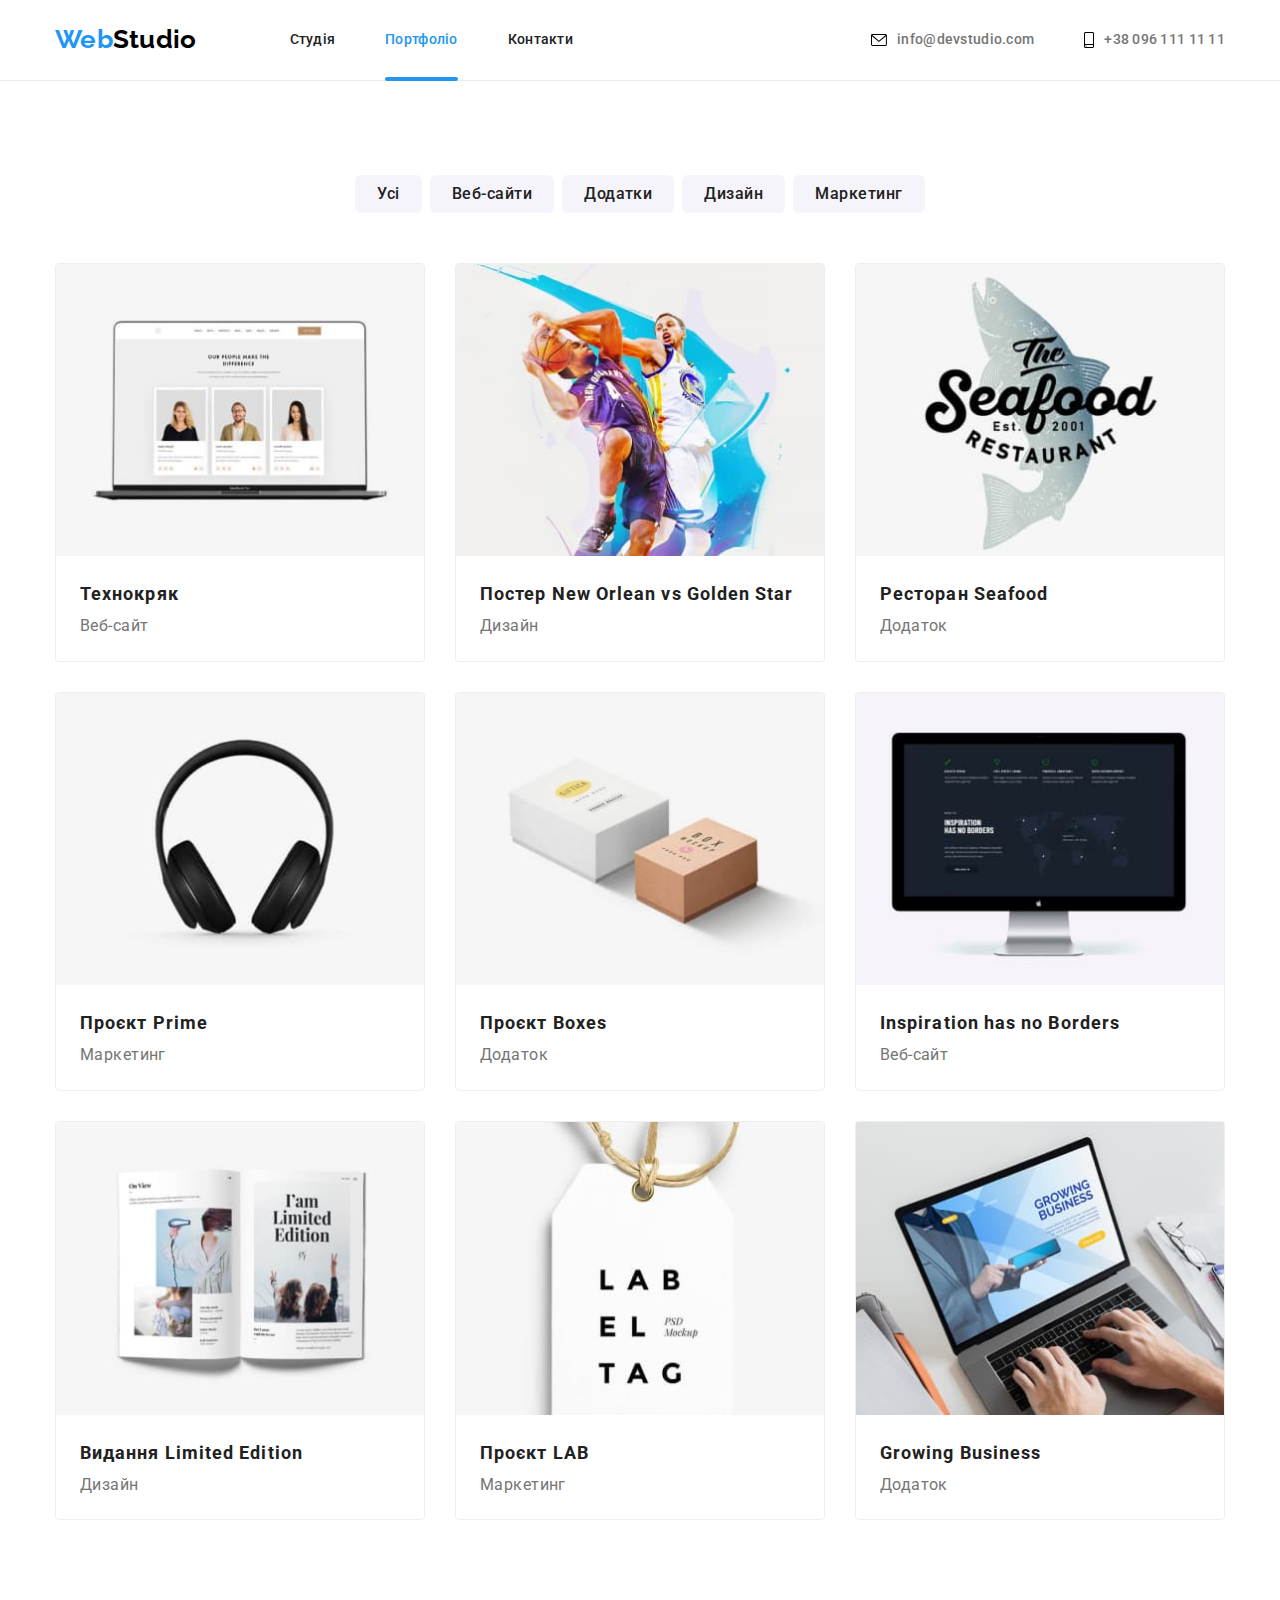
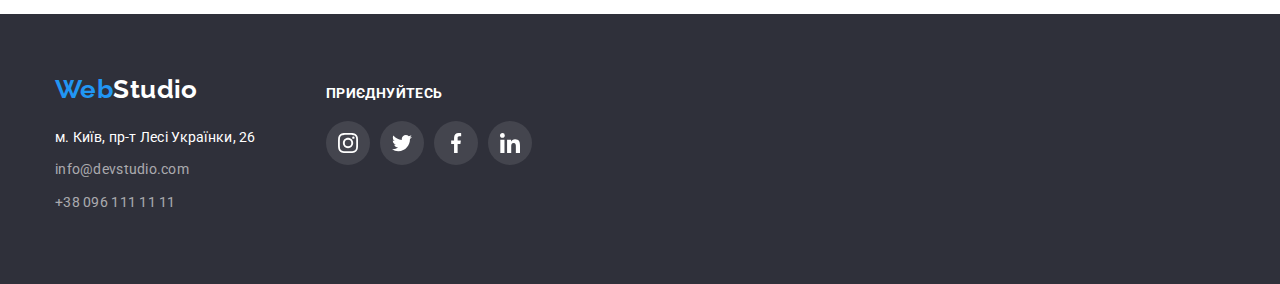
==== portfolio.html @ f41c58e1 "add modal form" ====
<!DOCTYPE html>
<html lang="uk">
<head>
    <meta charset="UTF-8">
    <meta http-equiv="X-UA-Compatible" content="IE=edge">
    <meta name="viewport" content="width=device-width, initial-scale=1.0">
    <title>Portfolio</title>
    <link rel="preconnect" href="https://fonts.googleapis.com">
    <link rel="preconnect" href="https://fonts.gstatic.com" crossorigin>
    <link href="https://fonts.googleapis.com/css2?family=Raleway:wght@700&family=Roboto:wght@400;500;700;900&display=swap" rel="stylesheet">
    <link rel="stylesheet" href="https://cdnjs.cloudflare.com/ajax/libs/modern-normalize/1.1.0/modern-normalize.min.css">
    <link rel="stylesheet" href="./css/styles.css">
</head>
<body>
    <!-- header -->
    <header class="header">
        <div class="container flex-align">
        <!-- navigation to other pages -->
            <nav class="header-nav">
                <a href="/" class="logo"><span class="logo-web">Web</span>Studio</a>
                <ul class="page-links list">
                    <li class="item"><a href="./index.html" class="header-nav-link link">Студія</a></li>
                    <li class="item"><a href="./portfolio.html" class="header-nav-link link current">Портфоліо</a></li>
                    <li class="item"><a href="" class="header-nav-link link">Контакти</a></li>
                </ul>
            </nav>
            <!-- header address -->
            <ul class="header-nav list">                
                <li class="item">
                    <a href="mailto:info@devstudio.com" class="contacts-nav">
                        <svg class="envelope" width="16px" height="12px">
                            <use href="./images/icons.svg#icon-envelope"></use>
                        </svg>
                        <span>info@devstudio.com</span>
                    </a>
                </li>
                <li class="item">
                    <a href="tel:+38 096 111 11 11" class="contacts-nav">
                        <svg class="smartphone" width="10px" height="16px">
                            <use href="./images/icons.svg#icon-smartphone"></use>
                        </svg>
                        <span>+38 096 111 11 11</span>
                    </a>
                </li>
            </ul>
        </div>
    </header>

    <main class="main">
        <!-- filters -->
        <section class="filters section">
            <div class="container">
                <h1 class="visually-hidden">Фільтри проєктів</h1>
                <ul class="filters list">
                    <li class="filter item">
                        <button type="button" class="btn secondary">Усі</button>
                    </li>
                    <li class="filter item">
                        <button type="button" class="btn secondary">Веб-сайти</button>
                    </li>
                    <li class="filter item">
                        <button type="button" class="btn secondary">Додатки</button>
                    </li>
                    <li class="filter item">
                        <button type="button" class="btn secondary">Дизайн</button>
                    </li>
                    <li class="filter item">
                        <button type="button" class="btn secondary">Маркетинг</button>
                    </li>
                </ul>
                <!-- projets list -->
                <ul class="projects list">
                    <li class="projects-list-item">
                        <a href="" class="project link">
                            <div class="project-hover">
                                <img class="img no-gap" src="./images/project1.jpg" alt="Technocrack" width="370">
                                <div class="project-item-overlay">
                                    <p class="overlay-text">
                                        Ресурс пропонує комплексні пропозиції з різним рівнем функціоналу та сервісів. Все це дозволить відвідувачу отримати вичерпні відомості про компанію чи приватну особу.
                                    </p>
                                </div>
                            </div>
                            <div class="project-item">
                                <h2 class="project-title">Технокряк</h2>
                                <p class="project-type">Веб-сайт</p>
                            </div>
                        </a>
                    </li>
                    <li class="projects-list-item">
                        <a href="" class="project link">                            
                            <div class="project-hover">
                                <img class="img no-gap" src="./images/project2.jpg" alt="Poster New Orlean vs Golden Star" width="370">
                                <div class="project-item-overlay">
                                    <p class="overlay-text">
                                        Ресурс пропонує комплексні пропозиції з різним рівнем функціоналу та сервісів. Все це дозволить відвідувачу отримати вичерпні відомості про компанію чи приватну особу.
                                    </p>
                                </div>
                            </div>
                            <div class="project-item">
                                <h2 class="project-title">Постер New Orlean vs Golden Star</h2>
                                <p class="project-type">Дизайн</p>
                            </div>
                        </a>
                    </li>
                    <li class="projects-list-item">
                        <a href="" class="project link">                            
                            <div class="project-hover">
                                <img class="img no-gap" src="./images/project3.jpg" alt="Seafood restaurant" width="370">
                                <div class="project-item-overlay">
                                    <p class="overlay-text">
                                        Ресурс пропонує комплексні пропозиції з різним рівнем функціоналу та сервісів. Все це дозволить відвідувачу отримати вичерпні відомості про компанію чи приватну особу.
                                    </p>
                                </div>
                            </div>
                            <div class="project-item">
                                <h2 class="project-title">Ресторан Seafood</h2>
                                <p class="project-type">Додаток</p>
                            </div>
                        </a>
                    </li>
                    <li class="projects-list-item">
                        <a href="" class="project link">                            
                            <div class="project-hover">
                                <img class="img no-gap" src="./images/project4.jpg" alt="Project Prime" width="370">
                                <div class="project-item-overlay">
                                    <p class="overlay-text">
                                        Ресурс пропонує комплексні пропозиції з різним рівнем функціоналу та сервісів. Все це дозволить відвідувачу отримати вичерпні відомості про компанію чи приватну особу.
                                    </p>
                                </div>
                            </div>
                            <div class="project-item">
                                <h2 class="project-title">Проєкт Prime</h2>
                                <p class="project-type">Маркетинг</p>
                            </div>
                        </a>
                    </li>
                    <li class="projects-list-item">
                        <a href="" class="project link">                            
                            <div class="project-hover">
                                <img class="img no-gap" src="./images/project5.jpg" alt="Project Boxes App" width="370">
                                <div class="project-item-overlay">
                                    <p class="overlay-text">
                                        Ресурс пропонує комплексні пропозиції з різним рівнем функціоналу та сервісів. Все це дозволить відвідувачу отримати вичерпні відомості про компанію чи приватну особу.
                                    </p>
                                </div>
                            </div>
                            <div class="project-item">
                                <h2 class="project-title">Проєкт Boxes</h2>
                                <p class="project-type">Додаток</p>
                            </div>
                        </a>
                    </li>
                    <li class="projects-list-item">
                        <a href="" class="project link">                            
                            <div class="project-hover">
                                <img class="img no-gap" src="./images/project6.jpg" alt="Inspiration has no Borders Web-site" width="370">
                                <div class="project-item-overlay">
                                    <p class="overlay-text">
                                        Ресурс пропонує комплексні пропозиції з різним рівнем функціоналу та сервісів. Все це дозволить відвідувачу отримати вичерпні відомості про компанію чи приватну особу.
                                    </p>
                                </div>
                            </div>
                            <div class="project-item">
                                <h2 class="project-title">Inspiration has no Borders</h2>
                                <p class="project-type">Веб-сайт</p>
                            </div>
                        </a>
                    </li>
                    <li class="projects-list-item">
                        <a href="" class="project link">                            
                            <div class="project-hover">
                                <img class="img no-gap" src="./images/project7.jpg" alt="Limited Edition Pub." width="370">
                                <div class="project-item-overlay">
                                    <p class="overlay-text">
                                        Ресурс пропонує комплексні пропозиції з різним рівнем функціоналу та сервісів. Все це дозволить відвідувачу отримати вичерпні відомості про компанію чи приватну особу.
                                    </p>
                                </div>
                            </div>
                            <div class="project-item">
                                <h2 class="project-title">Видання Limited Edition</h2>
                                <p class="project-type">Дизайн</p>
                            </div>
                        </a>
                    </li>
                    <li class="projects-list-item">
                        <a href="" class="project link">                            
                            <div class="project-hover">
                                <img class="img no-gap" src="./images/project8.jpg" alt="Project LAB" width="370">
                                <div class="project-item-overlay">
                                    <p class="overlay-text">
                                        Ресурс пропонує комплексні пропозиції з різним рівнем функціоналу та сервісів. Все це дозволить відвідувачу отримати вичерпні відомості про компанію чи приватну особу.
                                    </p>
                                </div>
                            </div>
                            <div class="project-item">
                                <h2 class="project-title">Проєкт LAB</h2>
                                <p class="project-type">Маркетинг</p>
                            </div>
                        </a>
                    </li>
                    <li class="projects-list-item">
                        <a href="" class="project link">                            
                            <div class="project-hover">
                                <img class="img no-gap" src="./images/project9.jpg" alt="Growing Business App" width="370">
                                <div class="project-item-overlay">
                                    <p class="overlay-text">
                                        Ресурс пропонує комплексні пропозиції з різним рівнем функціоналу та сервісів. Все це дозволить відвідувачу отримати вичерпні відомості про компанію чи приватну особу.
                                    </p>
                                </div>
                            </div>
                            <div class="project-item">
                                <h2 class="project-title">Growing Business</h2>
                                <p class="project-type">Додаток</p>
                            </div>
                        </a>
                    </li>
                </ul>
            </div>            
        </section>
    </main>
    <!-- footer -->
    <footer class="footer">
        <div class="container">
            <div class="address-links">
                <a href="/" class="footer logo"><span class="logo-web">Web</span>Studio</a>
            <address class="address-list">
                <ul class="address-list list">
                    <li><a href="https://goo.gl/maps/iMWKFZ3eY1f8vixX7" class="contacts-nav address">м. Київ, пр-т Лесі Українки, 26</a></li>
                    <li><a href="mailto:info@devstudio.com" class="contacts-nav link">info@devstudio.com</a></li>
                    <li><a href="tel:+38 096 111 11 11" class="contacts-nav link">+38 096 111 11 11</a></li>
                </ul>
            </address>
            </div>
            <div class="social-links">
                <strong class="strong">приєднуйтесь</strong>
                <ul class="social-icons list">
                    <li class="icon-item">
                        <a href="/" class="social-link link">
                            <svg class="social-icon" width="20px" height="20px">
                                <use href="./images/icons.svg#icon-instagram"></use>
                            </svg>
                        </a>
                    </li>
                    <li class="icon-item">
                        <a href="/" class="social-link link">
                            <svg class="social-icon" width="20px" height="20px">
                                <use href="./images/icons.svg#icon-twitter"></use>
                            </svg>
                        </a>
                    </li>
                    <li class="icon-item">
                        <a href="/" class="social-link link">
                            <svg class="social-icon" width="20px" height="20px">
                                <use href="./images/icons.svg#icon-facebook"></use>
                            </svg>
                        </a>
                    </li>
                    <li class="icon-item">
                        <a href="/" class="social-link link">
                            <svg class="social-icon" width="20px" height="20px">
                                <use href="./images/icons.svg#icon-linkedin"></use>
                            </svg>
                        </a>
                    </li>
                </ul>
            </div>
        </div>
    </footer>
</body>
</html>
---- css/styles.css ----
:root {
    --primary-backgroung-color: #FFFFFF;
    --primary-text-color: #757575;
    --secondary-background-color: #F5F4FA;
    --accent-color: #2196F3;
    --title-features-color: #212121;
    --hero-background-color: #2F303A;
    --hero-text-color: #FFFFFF;
    --footer-color: #2F303A;
    --footer-text-color: #FFFFFF;
    --footer-contacts-color: rgba(255, 255, 255, 0.6);
    --button-text-accent-color: #FFFFFF;
}

/* general */
body {
    background-color: var(--primary-backgroung-color);
    color: var(--primary-text-color);

    list-style: none;

    font-family: 'Roboto', sans-serif;
    font-size: 14px;
    letter-spacing: 0.03em;
}

h1, h2, h3 {
    margin: 0 auto;
}

p {
    margin: 0;
}

.container {
    width: 1200px;
    margin: 0 auto;
    padding-left: 15px;
    padding-right: 15px;
    /* outline: 2px solid tomato; */
}

.flex-align {
    display: flex;
    align-items: center;
}

.section {
    padding-top: 94px;
    padding-bottom: 94px;
}

.visually-hidden {
    position: absolute;
    width: 1px;
    height: 1px;
    margin: -1px;
    border: 0;
    padding: 0;

    white-space: nowrap;
    clip-path: inset(100%);
    clip: rect(0 0 0 0);
    overflow: hidden;
}

.no-gap {
    display: block;
}


/* buttons */
.btn {
    cursor: pointer;
    text-align: center;
    border: none;
}

.btn.primary {
    display: inline-flex;
    width: 216px;
    height: 50px;
    align-items: center;
    justify-content: center;
    border-radius: 6px;
    /* padding: 10px 32px; */

    background-color: var(--accent-color);
    color: var(--button-text-accent-color);

    transition: background-color 250ms cubic-bezier(0.4, 0, 0.2, 1);

    font-family: inherit;
    font-weight: 700;
    font-size: 16px;
    line-height: 1.9;
    letter-spacing: 0.06em;
}

.btn.primary:hover,
.btn.primary:focus {
    background-color: #188CE8;
}

.btn.secondary {
    display: inline-block;
    border-radius: 6px;
    padding: 6px 22px;

    background-color: var(--secondary-background-color);
    color: var(--title-features-color);

    transition: color 250ms cubic-bezier(0.4, 0, 0.2, 1),
    background-color 250ms cubic-bezier(0.4, 0, 0.2, 1),
    box-shadow 250ms cubic-bezier(0.4, 0, 0.2, 1);

    font-family: inherit;
    font-weight: 500;
    font-size: 16px;
    line-height: 1.6;
    text-align: center;
    letter-spacing: 0.03em;
}

/* lists */
.list {
    margin: 0;
    padding: 0;
    list-style: none;
}

/* links */
.link {
    text-decoration: none;
}

/* header */
.header {
    border-bottom: 1px solid #ECECEC;
}

.logo {
    display: block;
    padding-top: 24px;
    padding-bottom: 25px;

    color: #000000;

    font-family: 'Raleway', sans-serif;
    font-weight: 700;
    font-size: 26px;
    line-height: 1.2;
    text-decoration: none;
}

.logo .logo-web {
    color: var(--accent-color);
}

.header-nav,
.page-links {
    display: flex;
    align-items: center;
    justify-content: flex-start;
}

.page-links.list {
    margin-left: 93px;
}

.header-nav,
.contacts-nav {
    font-weight: 500;
    font-size: 14px;
    line-height: 1.14;
    letter-spacing: 0.02em;
}

.header-nav .item + .item {
    margin-left: 50px;
}

.header-nav .link {
    padding-top: 32px;
    padding-bottom: 32px;

    color: var(--title-features-color);
    text-decoration: none;
    transition: color 250ms cubic-bezier(0.4, 0, 0.2, 1);
}

.header-nav .link:hover,
.header-nav .link:focus {
    color: var(--accent-color);
}

.header-nav .link.current {
    color: var(--accent-color);
}

.header-nav .list {
    margin-top: 0;
    margin-bottom: 0;
}

.header-nav.list {
    margin-left: auto;
}

.header-nav-link {
    display: block;
    position: relative;
}

.header-nav-link::after {
    content: '';
    display: block;

    position: absolute;
    bottom: -1.2px;
    width: 100%;
    height: 4px;
    background-color: var(--accent-color);
    border-radius: 2px;

    transform: scaleX(0);
    transition: transform 250ms cubic-bezier(0.4, 0, 0.2, 1);
    overflow: hidden;
}

.header-nav-link:hover::after,
.header-nav-link:focus::after,
.current::after {
    transform: scaleX(1);
}

.contacts-nav {
    display: flex;
    align-items: center;
    padding-top: 32px;
    padding-bottom: 32px;
    
    color: var(--primary-text-color);
    text-decoration: none;
    transition: color 250ms cubic-bezier(0.4, 0, 0.2, 1);
}

.envelope,
.smartphone {
    margin-right: 10px;
    transition: color 250ms cubic-bezier(0.4, 0, 0.2, 1),
    fill 250ms cubic-bezier(0.4, 0, 0.2, 1);
}

.contacts-nav:hover,
.contacts-nav:focus {
    color: var(--accent-color);
    fill: var(--accent-color);
}

/* hero */
.hero {
    text-align: center;
    background-color: #2F303A;
    color: var(--hero-text-color);
    padding-top: 0;
    padding-bottom: 0;
}

.hero-bg {
    height: 600px;
    max-width: 1600px;
    margin-left: auto;
    margin-right: auto;

    background-image: linear-gradient(
        to right,
        rgba(47, 48, 58, 0.4),
        rgba(47, 48, 58, 0.4)),
        url(../images/hero.jpg);
    background-repeat: no-repeat;
    background-position: center;
    background-size: cover
}

.hero.section {
    padding: 200px 0;
}

.hero-title {
    /* padding: 46px; */
    margin-bottom: 30px;

    font-weight: 900;
    font-size: 44px;
    line-height: 1.4;
    text-align: center;
    letter-spacing: 0.06em;
    text-transform: uppercase;
}

 /* about */
.about.section {
    padding-bottom: 0;
}
.title {
    color: var(--title-features-color);

    font-weight: 700;
    font-size: 36px;
    line-height: 1.2;
    text-align: center;
}

.we-do .title {
    margin-bottom: 50px;
}

.about.list {
    display: flex;
    justify-content: space-between;
}

.about-item {
    /* margin-right: 30px; */
    width: 270px;
}

/* we-do */

.we-do.list {
    display: flex;
    justify-content: space-between;
}

.we-do-overlay {
    position: relative;
}

.we-do-text {
    display: flex;
    width: 100%;
    height: 70px;
    justify-content: center;
    align-items: center;
    position: absolute;
    transform: translateY(-101%);

    font-weight: 700;
    line-height: 16px;
    text-transform: uppercase;
    
    background-color: rgba(47, 48, 58, 0.8);
    color: #ffffff;
}


.about-container {
    display: flex;
    width: 270px;
    height: 120px;
    margin-bottom: 30px;
    align-items: center;
    justify-content: center;
    border-radius: 4px;
    
    background-color: #F5F4FA;
}

.feature {
    margin-bottom: 10px;

    color: var(--title-features-color);

    font-weight: 700;
    font-size: 14px;
    line-height: 1.14;
    text-transform: uppercase;
}

.feature-info {
    line-height: 1.7;
}

/* crew */
.crew {
    background-color: var(--secondary-background-color);
    text-transform: none;
}

.crew-item {
    padding: 30px 0;
}

.crew .title {
    margin-bottom: 50px;
}

.crew.list {
    display: flex;
    justify-content: space-between;
}

.crew.item {
    background-color: #fff;
    box-shadow: 0px 1px 3px rgba(0, 0, 0, 0.12), 0px 1px 1px rgba(0, 0, 0, 0.14), 0px 2px 1px rgba(0, 0, 0, 0.2);
    border-radius: 0 0 4px 4px;
}

.crew.item .social-icons {
    display: flex;
    justify-content: center;
    margin-top: 16px;
}

.crew.item .icon-item {
    width: 44px;
    height: 44px;
    margin-right: 10px;
}

.crew.item .social-link:hover,
.crew.item .social-link:focus {
    background-color: var(--accent-color);
    fill: #FFFFFF;
}

.crew.item .icon-item:last-child {
    margin-right: 0;
}

.crew.item .social-link {
    display: flex;
    height: 100%;
    width: 100%;
    align-items: center;
    justify-content: center;
    border-radius: 50%;
    fill: #AFB1B8;

    transition: fill 250ms cubic-bezier(0.4, 0, 0.2, 1),
    background-color 250ms cubic-bezier(0.4, 0, 0.2, 1);
}

.feature.crew {
    font-weight: 500;
    font-size: 16px;
    line-height: 1.2;
    text-align: center;

    background-color: #fff;
}

.crew-info {
    font-size: 16px;
    line-height: 1.2;
    text-align: center;

    color: var(--primary-text-color);
}

/* clients */

.clients {
    display: flex;
    align-items: center;
    justify-content: center;
}

.clients .client-item {
    display: flex;
    width: 170px;
    height: 92px;
    margin-top: 50px;
    margin-right: 30px;
}

.clients .client-item:last-child {
    margin-right: 0;
}


.client-link {
    display: flex;
    height: 100%;
    width: 100%;
    align-items: center;
    justify-content: center;
    transition: color 250ms cubic-bezier(0.4, 0, 0.2, 1),
    border-color 250ms cubic-bezier(0.4, 0, 0.2, 1);

    color: #AFB1B8;
    border: 1px solid #AFB1B8;
    border-radius: 4px;
}

.client-link:hover,
.client-link:focus {
    color: var(--accent-color);
    border-color: var(--accent-color);
}

.logo-icon {
    fill: currentColor;
}

/* filters */
.filters.list {
    display: flex;
    justify-content: center;
    margin-bottom: 50px;
}

.filters .btn:hover,
.filters .btn:focus {
    background-color: var(--accent-color);
    color: var(--button-text-accent-color);
    box-shadow:
    0px 3px 1px rgba(0, 0, 0, 0.1),
    0px 1px 2px rgba(0, 0, 0, 0.08),
    0px 2px 2px rgba(0, 0, 0, 0.12);
}

.filter.item {
    margin-right: 8px;
}

.filter.item:last-child {
    margin-right: 0;
}

/* projects */
.projects.list {
    display: flex;
    flex-wrap: wrap;
    gap: 30px;
}

.projects-list-item {
    flex-basis: calc((100% - 60px) / 3);

    border: 1px solid #EEEEEE;
    border-radius: 4px;
}

.project.link:hover,
.project.link:focus {
    /* border: 1px solid #EEEEEE; */
    box-shadow:
        0px 1px 1px rgba(0, 0, 0, 0.12),
        0px 4px 4px rgba(0, 0, 0, 0.06),
        1px 4px 6px rgba(0, 0, 0, 0.16);
}

.project-hover {
    position: relative;
    overflow: hidden;
}

.project-item-overlay {
    display: block;
    position: absolute;
    width: 100%;
    height: 100%;
    background-color: rgba(33, 150, 243, 0.9);

    transition: transform 250ms cubic-bezier(0.4, 0, 0.2, 1);
}

.overlay-text {
    min-width: 322px;
    min-height: 168px;
    padding: 63px 24px;

    font-size: 18px;
    line-height: 28px;

    color: #ffffff;
}

.project.link:hover .project-item-overlay,
.project.link:focus .project-item-overlay {
    transform: translateY(-100%);
}

.img {
    display: block;
    max-width: 100%;
    height: auto;
}

/* .projects-list-item {
    width: 370px;
    margin-right: 30px;
    margin-bottom: 30px;
}

.projects-list-item:nth-child(3n) {
    margin-right: 0;
}

.projects-list-item:nth-last-child(-n + 3) {
    margin-bottom: 0;
} */

.project.link {
    display: block;

    transition: box-shadow 250ms cubic-bezier(0.4, 0, 0.2, 1);
}

.project-item {
    padding: 20px 24px;
}

.project-title {
    color: var(--title-features-color);

    font-weight: 700;
    font-size: 18px;
    line-height: 2;
    letter-spacing: 0.06em;
}

.project-type {
    color: var(--primary-text-color);

    font-size: 16px;
    line-height: 1.8;
}

/* footer */
.footer {
    padding: 60px 0;

    background-color: var(--footer-color);
}

.footer .container {
    display: flex;
    align-items: baseline;
}

.address-list {
    font-style: normal;
    text-decoration: none;
}

.contacts-nav.link,
.contacts-nav.address {
    display: block;
    padding-top: 0;
    padding-bottom: 0;
    margin-bottom: 9px;
}

.footer .address {
    color: var(--footer-text-color);
    font-weight: 400;
    font-size: 14px;
    line-height: 1.7;
}

.footer .address:hover,
.footer .address:focus {
    color: var(--accent-color);
}

.footer.logo {
    padding: 0;
    margin-bottom: 20px;

    color: var(--footer-text-color);

    text-decoration: none;
}

.footer .contacts-nav.link {
    color: var(--footer-contacts-color);
    font-weight: 400;
    font-size: 14px;
    line-height: 1.7;
}

.footer .link:hover,
.footer .link:focus {
    color: var(--accent-color);
}

.footer .strong {
    line-height: 16px;
    text-transform: uppercase;

    color: var(--footer-text-color);
}

.social-links {
    margin-left: 70px;
}
.social-icons {
    display: flex;
    margin-top: 20px;
    justify-content: center;
}

.icon-item {
    display: flex;
    width: 44px;
    height: 44px;
    margin-right: 10px;
    background-color: rgba(255, 255, 255, 0.1);
    border-radius: 50%;
}

.icon-item:last-child {
    margin-right: 0;
}

.social-link {
    display: flex;
    height: 100%;
    width: 100%;
    align-items: center;
    justify-content: center;
    border-radius: 50%;
    fill: var(--footer-text-color);

    transition: background-color 250ms cubic-bezier(0.4, 0, 0.2, 1);
}

.social-link:hover,
.social-link:focus {
    background-color: var(--accent-color);
}

/* modal */

.backdrop {
    position: fixed;
    top: 0;
    left: 0;
    width: 100%;
    height: 100%;

    background-color: rgba(0, 0, 0, 0.2);
    opacity: 1;

    transition: opacity 250ms, visibility 250ms;    
}

.backdrop.is-hidden .modal {
    transform: translate(-50%, -50%) scaleY(0);
}

.is-hidden {
    opacity: 0;
    pointer-events: none;
    visibility: hidden;
}

.modal {    
    position: absolute;
    top: 50%;
    left: 50%;
    transform-origin: top center;
    transform: translate(-50%, -50%) scaleY(1);

    min-width: 528px;
    min-height: 581px;
    padding: 40px;
    
    background-color: #ffffff;
    box-shadow: 0px 1px 3px rgba(0, 0, 0, 0.12), 0px 1px 1px rgba(0, 0, 0, 0.14), 0px 2px 1px rgba(0, 0, 0, 0.2);
    border-radius: 4px;

    transition: transform 1000ms cubic-bezier(0.4, 0, 0.2, 1);
}

.btn-modal {
    position: absolute;
    top: 8px;
    right: 8px;
    
    display: flex;
    justify-content: center;
    align-items: center;
    width: 30px;
    height: 30px;
    
    background-color: #ffffff;
    border-radius: 50%;
    border: 1px solid rgba(0, 0, 0, 0.1);
    
    cursor: pointer;
}

.modal .title {
    font-size: 20px;
    line-height: 23px;
}

.form-field {
    display: flex;
    flex-direction: column;
}

.modal-label {
    line-height: 14px;
}

.modal-input {
    width: 100%;
    height: 40px;
    padding: 12px;

    border: 1px solid rgba(33, 33, 33, 0.2);
    border-radius: 4px;
}

.user-comment {
    resize: none;
}
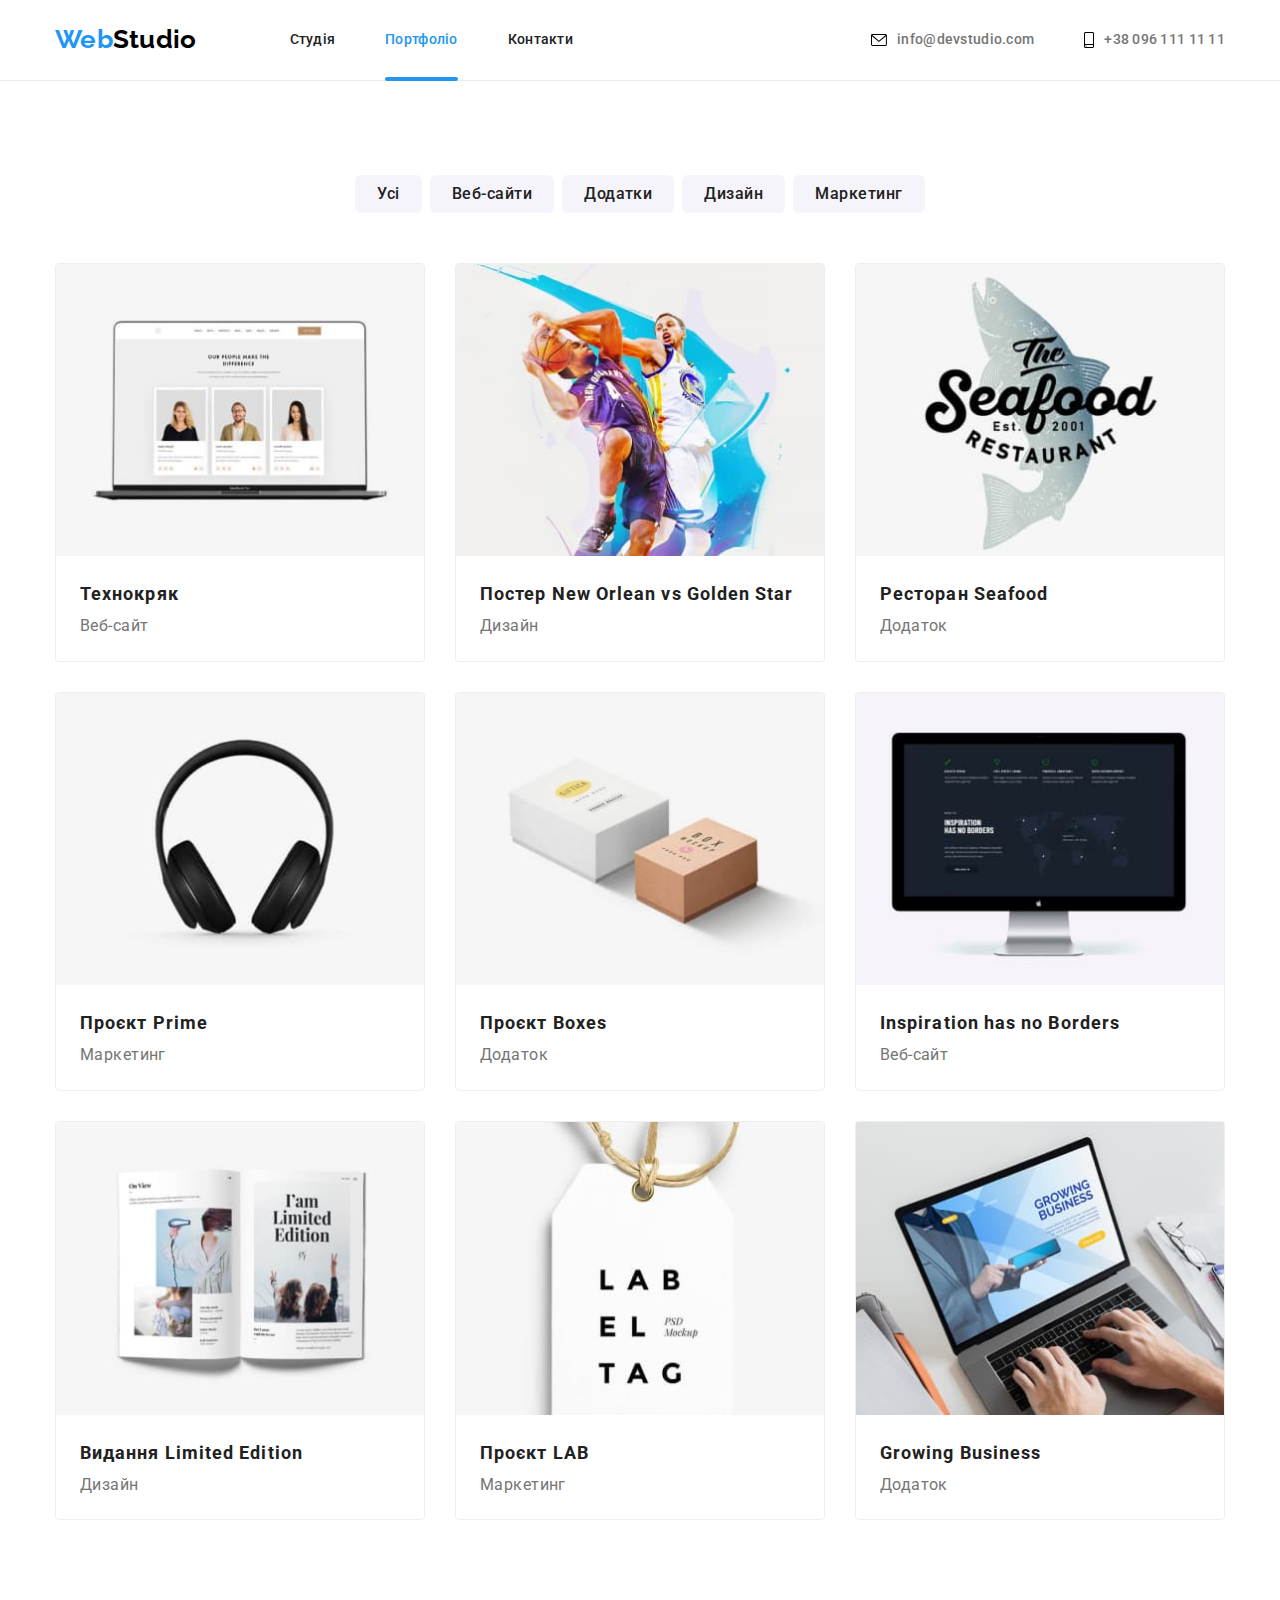
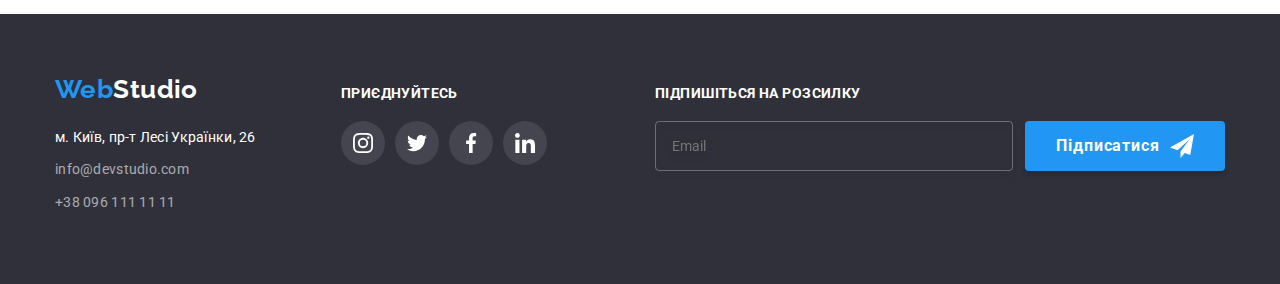
==== commit ca93a957: "add modal and sub styles" ====
--- a/portfolio.html
+++ b/portfolio.html
@@ -220,7 +220,7 @@
     </main>
     <!-- footer -->
     <footer class="footer">
-        <div class="container">
+        <div class="container footer-align">
             <div class="address-links">
                 <a href="/" class="footer logo"><span class="logo-web">Web</span>Studio</a>
             <address class="address-list">
@@ -264,6 +264,20 @@
                     </li>
                 </ul>
             </div>
+            <div class="sub-field">
+                <form class="sub-form">
+                    <label class="sub-label">
+                        Підпишіться на розсилку
+                        <input class="sub-input" type="email" name="sub" placeholder="Email">
+                    </label>
+                    <button class="btn sub-btn" type="submit">
+                        Підписатися
+                        <svg class="sub-icon" width="24" height="24">
+                        <use href="./images/icons.svg#icon-send"></use>
+                        </svg>
+                    </button>
+                </form>
+            </div>
         </div>
     </footer>
 </body>
--- a/css/styles.css
+++ b/css/styles.css
@@ -589,20 +589,6 @@
     height: auto;
 }
 
-/* .projects-list-item {
-    width: 370px;
-    margin-right: 30px;
-    margin-bottom: 30px;
-}
-
-.projects-list-item:nth-child(3n) {
-    margin-right: 0;
-}
-
-.projects-list-item:nth-last-child(-n + 3) {
-    margin-bottom: 0;
-} */
-
 .project.link {
     display: block;
 
@@ -630,6 +616,10 @@
 }
 
 /* footer */
+.footer-align {
+    justify-content: space-between;
+}
+
 .footer {
     padding: 60px 0;
 
@@ -731,6 +721,68 @@
 .social-link:hover,
 .social-link:focus {
     background-color: var(--accent-color);
+}
+
+.sub-field {
+    display: flex;
+    align-items: center;
+    justify-content: center;
+    margin-left: 93px;
+}
+
+.sub-form {
+    display: flex;
+    align-items: flex-end;
+    justify-content: center;
+}
+
+.sub-label {
+    font-weight: 700;
+    line-height: 16px;
+    text-transform: uppercase;
+
+    color: var(--footer-text-color);
+}
+
+.sub-input {
+    display: flex;
+    align-items: center;
+    justify-content: center;
+    width: 358px;
+    height: 50px;
+    margin-top: 20px;
+    padding: 15px 16px;
+
+    background-color: transparent;
+    color: rgba(255, 255, 255, 0.6);
+    border: 1px solid rgba(255, 255, 255, 0.3);
+    filter: drop-shadow(0px 4px 4px rgba(0, 0, 0, 0.15));
+    border-radius: 4px;
+    outline: none;
+}
+
+.sub-btn {
+    display: flex;
+    align-items: center;
+    justify-content: center;
+    width: 200px;
+    height: 50px;
+    margin-left: 12px;
+
+    letter-spacing: 0.06em;
+    font-weight: 700;
+    font-size: 16px;
+    line-height: 1.88;
+
+    color: #fff;
+    background: #2196f3;
+    box-shadow: 0px 4px 4px rgba(0, 0, 0, 0.15);
+    border-radius: 4px;
+    border: transparent;
+}
+
+.sub-icon {
+    margin-left: 10px;
 }
 
 /* modal */
@@ -790,11 +842,19 @@
     background-color: #ffffff;
     border-radius: 50%;
     border: 1px solid rgba(0, 0, 0, 0.1);
-    
-    cursor: pointer;
+    transition: fill 250ms cubic-bezier(0.4, 0, 0.2, 1);
+}
+
+.btn-modal:hover {
+    fill: var(--accent-color);
 }
 
 .modal .title {
+    display: flex;
+    align-items: center;
+    justify-content: center;
+    margin-bottom: 12px;
+
     font-size: 20px;
     line-height: 23px;
 }
@@ -802,21 +862,126 @@
 .form-field {
     display: flex;
     flex-direction: column;
+    margin-bottom: 10px;
+}
+
+.modal-label-checkbox {
+    display: flex;
+    align-items: center;
+    justify-content: center;
+    line-height: 24px;    
 }
 
 .modal-label {
+
+    font-size: 12px;
     line-height: 14px;
+    letter-spacing: 0.01em;
+}
+
+.label-text {
+    display: block;
+    margin-bottom: 4px;
 }
 
 .modal-input {
     width: 100%;
     height: 40px;
     padding: 12px;
+    padding-left: 42px;
 
     border: 1px solid rgba(33, 33, 33, 0.2);
     border-radius: 4px;
+    outline: none;
+
+    transition: fill 2500ms cubic-bezier(0.4, 0, 0.2, 1),
+    border-color 250ms cubic-bezier(0.4, 0, 0.2, 1);
+}
+
+.modal-input:focus + .modal-icon {
+    fill: var(--accent-color);
+}
+
+.modal-input:focus {
+    border-color: var(--accent-color);
+}
+
+.input-wrapper {
+    position: relative;
+}
+
+.modal-icon {
+    position: absolute;
+    left: 12px;
+    top: 50%;
+    transform: translateY(-50%);
+
+    fill: #212121;
 }
 
 .user-comment {
+    height: 120px;
+    padding: 12px 16px;
     resize: none;
+}
+
+.checkbox-field {
+    position: relative;
+    margin-top: 20px;
+}
+
+.checkbox {
+    appearance: none;
+}
+
+.checkbox-icon {
+    position: absolute;
+    left: 10px;
+    display: inline-block;
+    width: 16px;
+    height: 15px;
+    border: 2px solid #212121;
+    border-radius: 2px;
+}
+
+.checkbox:checked + .checkbox-icon {
+    border: none;
+    background-color: var(--accent-color);
+    background-image: url(../images/icon-check.svg);
+    background-repeat: no-repeat;
+    background-position: center;
+}
+
+.policy-link {
+    color: var(--accent-color);
+    text-underline-position: under;
+}
+
+.btn-submit {
+    display: flex;
+    width: 200px;
+    height: 50px;
+    margin-top: 30px;
+    margin-left: auto;
+    margin-right: auto;
+    align-items: center;
+    justify-content: center;
+    border-radius: 4px;
+
+    background-color: var(--accent-color);
+    color: var(--button-text-accent-color);
+    box-shadow: 0px 4px 4px rgba(0, 0, 0, 0.15);
+
+    transition: background-color 250ms cubic-bezier(0.4, 0, 0.2, 1);
+
+    font-family: inherit;
+    font-weight: 700;
+    font-size: 16px;
+    line-height: 30px;
+    letter-spacing: 0.06em;
+}
+
+.btn-submit:hover,
+.btn-submit:focus {
+    background-color: #188CE8;
 }